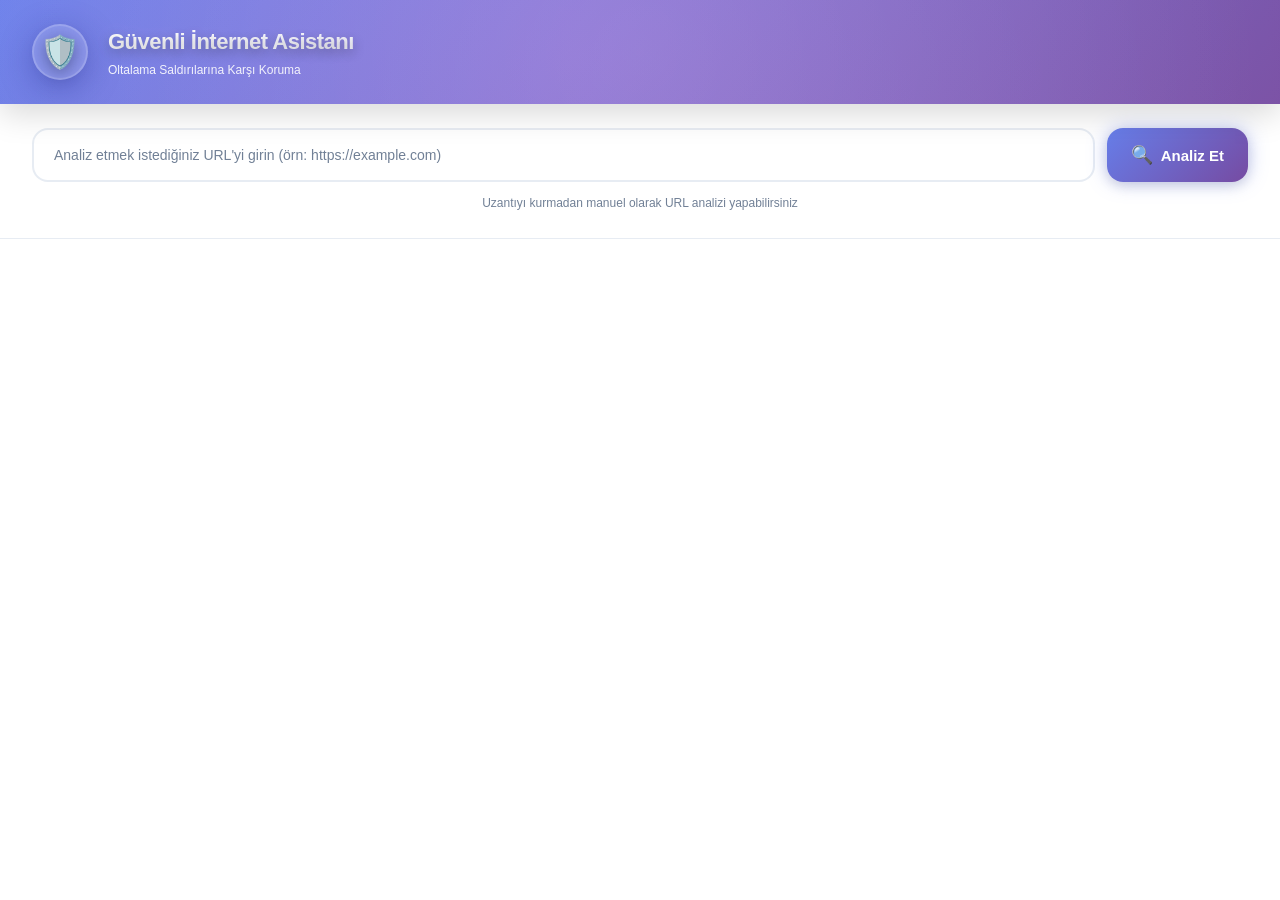
==== site/index.html @ 2bbd574d "Initial commit: Güvenli İnternet Asistanı - Multi-layered AI defense against phishing attacks" ====
<!DOCTYPE html>
<html lang="tr">
<head>
    <meta charset="UTF-8">
    <meta name="viewport" content="width=device-width, initial-scale=1.0">
    <title>Güvenli İnternet Asistanı - Web Arayüzü</title>
    <link rel="stylesheet" href="style.css">
</head>
<body>
    <div class="app-wrapper">
        <!-- Header -->
        <header class="app-header">
            <div class="header-content">
                <div class="logo-container">
                    <div class="logo-icon">🛡️</div>
                </div>
                <div class="header-text">
                    <h1>Güvenli İnternet Asistanı</h1>
                    <p class="header-subtitle">Oltalama Saldırılarına Karşı Koruma</p>
                </div>
            </div>
        </header>

        <!-- URL Input Section -->
        <section id="input-section" class="input-section">
            <div class="input-container">
                <div class="input-wrapper">
                    <input 
                        type="text" 
                        id="url-input" 
                        class="url-input" 
                        placeholder="Analiz etmek istediğiniz URL'yi girin (örn: https://example.com)"
                        autocomplete="off"
                    >
                    <button id="analyze-button" class="analyze-button">
                        <span class="button-icon">🔍</span>
                        <span>Analiz Et</span>
                    </button>
                </div>
                <p class="input-hint">Uzantıyı kurmadan manuel olarak URL analizi yapabilirsiniz</p>
            </div>
        </section>

        <!-- Loading State -->
        <section id="status" class="status-section" hidden>
            <div class="loading-container">
                <div class="spinner"></div>
                <p class="loading-text">Site analiz ediliyor...</p>
                <p class="loading-subtext">Lütfen bekleyin</p>
            </div>
        </section>
        
        <!-- Results Section -->
        <section id="result" class="result-section" hidden>
            <!-- Score and URL Card -->
            <div class="score-url-card">
                <div class="score-url-header">
                    <div class="score-section">
                        <div class="score-label">Güven Puanı</div>
                        <div class="score-value-container">
                            <span id="score-value" class="score-value">--</span>
                            <span class="score-max">/100</span>
                        </div>
                        <div class="progress-container">
                            <div class="progress-bar">
                                <div id="progress-bar" class="progress-fill"></div>
                            </div>
                        </div>
                    </div>
                    <div class="decision-section">
                        <div class="decision-badge" id="decision-badge">
                            <span id="decision-icon" class="decision-icon">--</span>
                            <span id="decision-text" class="decision-text">--</span>
                        </div>
                    </div>
                </div>
                <div class="url-section">
                    <div class="url-icon">🌐</div>
                    <div class="url-content">
                        <div class="url-label">Analiz Edilen URL</div>
                        <div id="current-url" class="url-text">--</div>
                    </div>
                </div>
            </div>
            
            <!-- Layer Analysis -->
            <div class="layers-section">
                <div class="section-header">
                    <span class="section-icon">📊</span>
                    <h2>Katman Analizi</h2>
                </div>
                <div id="layer-container" class="layers-table"></div>
            </div>
            
            <!-- Details Section -->
            <details class="details-section">
                <summary class="details-summary">
                    <span class="details-icon">📋</span>
                    <span>Detaylı Analiz Raporu</span>
                    <span class="details-arrow">▼</span>
                </summary>
                <div class="details-content">
                    <ul id="details-list" class="details-list"></ul>
                </div>
            </details>
        </section>
        
        <!-- Error Section -->
        <section id="error" class="error-section" hidden>
            <div class="error-container">
                <div class="error-icon">⚠️</div>
                <h2 class="error-title">Analiz Tamamlanamadı</h2>
                <p id="error-message" class="error-message">Bir hata oluştu. Lütfen daha sonra tekrar deneyin.</p>
                <button id="retry-button" class="retry-button">
                    <span class="retry-icon">🔄</span>
                    <span>Tekrar Dene</span>
                </button>
            </div>
        </section>
    </div>
    <script src="app.js"></script>
</body>
</html>
---- site/style.css ----
/* ===== Modern Reset & Base Styles ===== */
* {
    margin: 0;
    padding: 0;
    box-sizing: border-box;
}

:root {
    /* Modern Gradient Paleti */
    --primary-gradient: linear-gradient(135deg, #667eea 0%, #764ba2 50%, #f093fb 100%);
    --primary-gradient-hover: linear-gradient(135deg, #764ba2 0%, #f093fb 50%, #667eea 100%);
    --secondary-gradient: linear-gradient(135deg, #f093fb 0%, #f5576c 100%);
    --success-gradient: linear-gradient(135deg, #11998e 0%, #38ef7d 100%);
    --success-gradient-glow: linear-gradient(135deg, #11998e 0%, #38ef7d 50%, #11998e 100%);
    --warning-gradient: linear-gradient(135deg, #f7971e 0%, #ffd200 100%);
    --danger-gradient: linear-gradient(135deg, #eb3349 0%, #f45c43 100%);
    --dark-gradient: linear-gradient(135deg, #1e3c72 0%, #2a5298 100%);
    
    /* Glassmorphism */
    --glass-bg: rgba(255, 255, 255, 0.1);
    --glass-border: rgba(255, 255, 255, 0.2);
    --glass-shadow: 0 8px 32px 0 rgba(31, 38, 135, 0.37);
    --glass-backdrop: blur(10px);
    
    /* Colors */
    --primary-color: #667eea;
    --primary-color-light: #8b9aff;
    --primary-color-dark: #4c63d2;
    --secondary-color: #764ba2;
    --success-color: #38ef7d;
    --success-color-dark: #11998e;
    --warning-color: #f7971e;
    --danger-color: #eb3349;
    
    /* Backgrounds */
    --bg-primary: #ffffff;
    --bg-secondary: linear-gradient(135deg, #f5f7fa 0%, #c3cfe2 100%);
    --bg-tertiary: #f0f4f8;
    --bg-dark: #1a202c;
    
    /* Text */
    --text-primary: #1a202c;
    --text-secondary: #4a5568;
    --text-tertiary: #718096;
    --text-white: #ffffff;
    
    /* Borders */
    --border-color: rgba(226, 232, 240, 0.8);
    --border-glow: rgba(102, 126, 234, 0.3);
    
    /* Shadows - Enhanced */
    --shadow-sm: 0 2px 4px rgba(0, 0, 0, 0.05);
    --shadow-md: 0 4px 12px rgba(0, 0, 0, 0.1);
    --shadow-lg: 0 10px 30px rgba(0, 0, 0, 0.15);
    --shadow-xl: 0 20px 40px rgba(0, 0, 0, 0.2);
    --shadow-glow: 0 0 20px rgba(102, 126, 234, 0.4);
    --shadow-glow-success: 0 0 20px rgba(56, 239, 125, 0.4);
    --shadow-glow-danger: 0 0 20px rgba(235, 51, 73, 0.4);
    
    /* Radius */
    --radius-sm: 10px;
    --radius-md: 16px;
    --radius-lg: 24px;
    --radius-xl: 32px;
    --radius-full: 9999px;
    
    /* Transitions */
    --transition: all 0.4s cubic-bezier(0.4, 0, 0.2, 1);
    --transition-fast: all 0.2s cubic-bezier(0.4, 0, 0.2, 1);
    --transition-slow: all 0.6s cubic-bezier(0.4, 0, 0.2, 1);
}

body {
    font-family: -apple-system, BlinkMacSystemFont, 'Segoe UI', Roboto, 'Helvetica Neue', Arial, sans-serif;
    min-height: 100vh;
    background: var(--bg-secondary);
    background-attachment: fixed;
    color: var(--text-primary);
    line-height: 1.6;
    -webkit-font-smoothing: antialiased;
    -moz-osx-font-smoothing: grayscale;
    padding: 0;
    margin: 0;
    display: flex;
    align-items: stretch;
    justify-content: stretch;
}

body::before {
    content: '';
    position: fixed;
    top: 0;
    left: 0;
    right: 0;
    bottom: 0;
    background: 
        radial-gradient(circle at 20% 50%, rgba(102, 126, 234, 0.1) 0%, transparent 50%),
        radial-gradient(circle at 80% 80%, rgba(118, 75, 162, 0.1) 0%, transparent 50%),
        radial-gradient(circle at 40% 20%, rgba(240, 147, 251, 0.1) 0%, transparent 50%);
    pointer-events: none;
    z-index: 0;
}

.app-wrapper {
    width: 100%;
    max-width: 100%;
    margin: 0;
    display: flex;
    flex-direction: column;
    height: 100vh;
    background: var(--bg-primary);
    box-shadow: none;
    position: relative;
    z-index: 1;
    border-radius: 0;
    overflow: hidden;
}

/* ===== Header ===== */
.app-header {
    background: var(--primary-gradient);
    background-size: 200% 200%;
    color: white;
    padding: 24px 32px;
    box-shadow: var(--shadow-lg);
    position: relative;
    overflow: hidden;
    animation: gradientShift 8s ease infinite;
    flex-shrink: 0;
}

@keyframes gradientShift {
    0% { background-position: 0% 50%; }
    50% { background-position: 100% 50%; }
    100% { background-position: 0% 50%; }
}

.app-header::before {
    content: '';
    position: absolute;
    top: -50%;
    right: -50%;
    width: 200%;
    height: 200%;
    background: radial-gradient(circle, rgba(255,255,255,0.15) 0%, transparent 70%);
    animation: pulse 4s ease-in-out infinite;
}

.app-header::after {
    content: '';
    position: absolute;
    bottom: -30%;
    left: -30%;
    width: 150%;
    height: 150%;
    background: radial-gradient(circle, rgba(240, 147, 251, 0.2) 0%, transparent 70%);
    animation: pulse 6s ease-in-out infinite reverse;
}

@keyframes pulse {
    0%, 100% { transform: scale(1) rotate(0deg); opacity: 0.4; }
    50% { transform: scale(1.2) rotate(180deg); opacity: 0.7; }
}

.header-content {
    display: flex;
    align-items: center;
    gap: 20px;
    position: relative;
    z-index: 1;
    max-width: 1400px;
    margin: 0 auto;
}

.logo-container {
    width: 56px;
    height: 56px;
    background: var(--glass-bg);
    border: 2px solid var(--glass-border);
    border-radius: var(--radius-full);
    display: flex;
    align-items: center;
    justify-content: center;
    backdrop-filter: var(--glass-backdrop);
    box-shadow: var(--glass-shadow), inset 0 0 20px rgba(255, 255, 255, 0.1);
    transition: var(--transition);
    animation: logoFloat 3s ease-in-out infinite;
    position: relative;
}

.logo-container::before {
    content: '';
    position: absolute;
    inset: -2px;
    border-radius: var(--radius-full);
    background: linear-gradient(45deg, rgba(255,255,255,0.3), rgba(255,255,255,0.1));
    z-index: -1;
    opacity: 0;
    transition: var(--transition);
}

.logo-container:hover {
    transform: scale(1.1) rotate(5deg);
    box-shadow: var(--shadow-glow), inset 0 0 30px rgba(255, 255, 255, 0.2);
}

.logo-container:hover::before {
    opacity: 1;
}

@keyframes logoFloat {
    0%, 100% { transform: translateY(0px); }
    50% { transform: translateY(-5px); }
}

.logo-icon {
    font-size: 32px;
    filter: drop-shadow(0 4px 8px rgba(0, 0, 0, 0.3));
    animation: iconPulse 2s ease-in-out infinite;
    display: block;
}

@keyframes iconPulse {
    0%, 100% { transform: scale(1); }
    50% { transform: scale(1.05); }
}

.header-text h1 {
    font-size: 22px;
    font-weight: 800;
    margin: 0;
    letter-spacing: -0.5px;
    text-shadow: 0 4px 12px rgba(0, 0, 0, 0.3), 0 0 20px rgba(255, 255, 255, 0.2);
    background: linear-gradient(135deg, #ffffff 0%, rgba(255, 255, 255, 0.9) 100%);
    -webkit-background-clip: text;
    -webkit-text-fill-color: transparent;
    background-clip: text;
    animation: textShine 3s ease-in-out infinite;
}

@keyframes textShine {
    0%, 100% { filter: brightness(1); }
    50% { filter: brightness(1.2); }
}

.header-subtitle {
    font-size: 12px;
    opacity: 0.9;
    margin-top: 2px;
    font-weight: 400;
}

/* ===== Input Section ===== */
.input-section {
    padding: 24px 32px;
    background: var(--bg-primary);
    border-bottom: 1px solid var(--border-color);
    flex-shrink: 0;
}

.input-container {
    max-width: 1400px;
    margin: 0 auto;
}

.input-wrapper {
    display: flex;
    gap: 12px;
    margin-bottom: 12px;
}

.url-input {
    flex: 1;
    padding: 16px 20px;
    border: 2px solid var(--border-color);
    border-radius: var(--radius-md);
    font-size: 14px;
    font-family: inherit;
    color: var(--text-primary);
    background: var(--bg-primary);
    transition: var(--transition);
    outline: none;
}

.url-input:focus {
    border-color: var(--primary-color);
    box-shadow: 0 0 0 3px rgba(102, 126, 234, 0.1);
}

.url-input::placeholder {
    color: var(--text-tertiary);
}

.analyze-button {
    display: flex;
    align-items: center;
    gap: 8px;
    padding: 16px 24px;
    background: var(--primary-gradient);
    background-size: 200% 200%;
    color: white;
    border: none;
    border-radius: var(--radius-md);
    font-size: 15px;
    font-weight: 700;
    cursor: pointer;
    transition: var(--transition);
    box-shadow: var(--shadow-md), var(--shadow-glow);
    white-space: nowrap;
    animation: gradientShift 3s ease infinite;
}

.analyze-button:hover {
    transform: translateY(-2px);
    box-shadow: var(--shadow-lg), var(--shadow-glow);
}

.analyze-button:active {
    transform: translateY(0);
}

.analyze-button:disabled {
    opacity: 0.6;
    cursor: not-allowed;
    transform: none;
}

.button-icon {
    font-size: 18px;
}

.input-hint {
    font-size: 12px;
    color: var(--text-tertiary);
    text-align: center;
    margin: 0;
}

/* ===== Loading State ===== */
.status-section {
    flex: 1;
    display: flex;
    align-items: center;
    justify-content: center;
    padding: 60px 24px;
    min-height: 300px;
    overflow-y: auto;
}

.status-section[hidden] {
    display: none !important;
}

.loading-container {
    text-align: center;
}

.spinner {
    width: 72px;
    height: 72px;
    border: 5px solid rgba(102, 126, 234, 0.1);
    border-top-color: var(--primary-color);
    border-right-color: var(--secondary-color);
    border-radius: 50%;
    animation: spin 1s linear infinite;
    margin: 0 auto 32px;
    box-shadow: var(--shadow-lg), var(--shadow-glow);
    position: relative;
}

.spinner::before {
    content: '';
    position: absolute;
    inset: -5px;
    border: 5px solid transparent;
    border-top-color: var(--primary-color-light);
    border-radius: 50%;
    animation: spin 1.5s linear infinite reverse;
    opacity: 0.5;
}

.spinner::after {
    content: '';
    position: absolute;
    inset: 8px;
    border: 3px solid rgba(102, 126, 234, 0.2);
    border-top-color: var(--primary-color);
    border-radius: 50%;
    animation: spin 0.8s linear infinite;
}

@keyframes spin {
    to { transform: rotate(360deg); }
}

.loading-text {
    font-size: 16px;
    font-weight: 600;
    color: var(--text-primary);
    margin-bottom: 8px;
}

.loading-subtext {
    font-size: 13px;
    color: var(--text-tertiary);
}

/* ===== Results Section ===== */
.result-section {
    padding: 24px 32px;
    display: flex;
    flex-direction: column;
    gap: 16px;
    animation: fadeIn 0.5s ease-in;
    flex: 1;
    overflow-y: auto;
    overflow-x: hidden;
    min-height: 0;
    max-width: 1400px;
    margin: 0 auto;
    width: 100%;
}

.result-section[hidden] {
    display: none !important;
}

@keyframes fadeIn {
    from { opacity: 0; transform: translateY(10px); }
    to { opacity: 1; transform: translateY(0); }
}

/* ===== Score and URL Card ===== */
.score-url-card {
    background: var(--bg-primary);
    border-radius: var(--radius-md);
    padding: 28px 32px;
    box-shadow: var(--shadow-sm);
    border: 1px solid var(--border-color);
    transition: var(--transition);
    position: relative;
    overflow: visible;
    min-height: 250px;
}

.score-url-card:hover {
    box-shadow: var(--shadow-md);
    border-color: var(--border-glow);
}

.score-url-header {
    display: flex;
    align-items: flex-start;
    justify-content: space-between;
    gap: 20px;
    margin-bottom: 24px;
    padding-bottom: 24px;
    border-bottom: 1px solid var(--border-color);
    min-height: 110px;
}

.score-section {
    flex: 1;
    min-width: 0;
}

.decision-section {
    flex-shrink: 0;
    display: flex;
    align-items: center;
}

.url-section {
    display: flex;
    align-items: flex-start;
    gap: 14px;
    padding-top: 12px;
    min-height: 80px;
}

.score-label {
    font-size: 12px;
    font-weight: 600;
    color: var(--text-tertiary);
    text-transform: uppercase;
    letter-spacing: 0.5px;
    margin-bottom: 10px;
    opacity: 0.7;
}

.score-value-container {
    display: flex;
    align-items: baseline;
    gap: 4px;
    flex-wrap: nowrap;
}

.score-value {
    font-size: 42px;
    font-weight: 800;
    color: var(--primary-color);
    line-height: 1.1;
    letter-spacing: -0.5px;
    background: var(--primary-gradient);
    -webkit-background-clip: text;
    -webkit-text-fill-color: transparent;
    background-clip: text;
}

.score-max {
    font-size: 18px;
    color: var(--text-tertiary);
    font-weight: 500;
    opacity: 0.5;
    line-height: 1;
}

.progress-container {
    margin-top: 16px;
}

.progress-bar {
    width: 100%;
    height: 10px;
    background: var(--bg-tertiary);
    border-radius: 5px;
    overflow: hidden;
    box-shadow: inset 0 2px 4px rgba(0, 0, 0, 0.1);
}

.progress-fill {
    height: 100%;
    background: var(--success-gradient);
    background-size: 200% 100%;
    border-radius: var(--radius-full);
    transition: width 1s cubic-bezier(0.4, 0, 0.2, 1);
    box-shadow: var(--shadow-glow-success), inset 0 2px 4px rgba(255, 255, 255, 0.3);
    position: relative;
    overflow: hidden;
    animation: progressGradient 3s ease infinite;
}

@keyframes progressGradient {
    0% { background-position: 0% 50%; }
    50% { background-position: 100% 50%; }
    100% { background-position: 0% 50%; }
}

.progress-fill::before {
    content: '';
    position: absolute;
    top: 0;
    left: 0;
    bottom: 0;
    right: 0;
    background: linear-gradient(90deg, transparent, rgba(255,255,255,0.4), transparent);
    animation: shimmer 2s infinite;
    border-radius: var(--radius-full);
}

.progress-fill::after {
    content: '';
    position: absolute;
    top: -50%;
    left: -50%;
    width: 200%;
    height: 200%;
    background: radial-gradient(circle, rgba(255,255,255,0.3) 0%, transparent 70%);
    animation: progressPulse 2s ease-in-out infinite;
}

@keyframes shimmer {
    0% { transform: translateX(-100%); }
    100% { transform: translateX(100%); }
}

@keyframes progressPulse {
    0%, 100% { transform: scale(1); opacity: 0.5; }
    50% { transform: scale(1.1); opacity: 0.8; }
}

.progress-fill.low {
    background: var(--danger-gradient);
    box-shadow: 0 2px 8px rgba(245, 101, 101, 0.4);
}

.progress-fill.medium {
    background: var(--warning-gradient);
    box-shadow: 0 2px 8px rgba(237, 137, 54, 0.4);
}

.decision-badge {
    display: inline-flex;
    align-items: center;
    gap: 6px;
    padding: 6px 12px;
    border-radius: var(--radius-sm);
    font-weight: 600;
    font-size: 12px;
    transition: var(--transition);
    white-space: nowrap;
}

.decision-badge.safe {
    background: rgba(56, 239, 125, 0.1);
    color: var(--success-color-dark);
    border: 1px solid rgba(56, 239, 125, 0.3);
}

.decision-badge.suspicious {
    background: linear-gradient(135deg, #fff3cd 0%, #ffeaa7 100%);
    color: #856404;
}

.decision-badge.dangerous {
    background: linear-gradient(135deg, #f8d7da 0%, #f5c6cb 100%);
    color: #721c24;
}

.decision-icon {
    font-size: 18px;
}

.url-icon {
    font-size: 20px;
    flex-shrink: 0;
}

.url-content {
    flex: 1;
    min-width: 0;
    width: 100%;
    overflow: visible;
}

.url-card::before {
    content: '';
    position: absolute;
    top: 0;
    left: 0;
    right: 0;
    height: 3px;
    background: var(--primary-gradient);
    background-size: 200% 100%;
    animation: gradientShift 3s ease infinite;
    transform: scaleX(0);
    transition: transform 0.4s;
}

.url-card:hover {
    background: linear-gradient(135deg, rgba(255, 255, 255, 1) 0%, rgba(240, 244, 248, 1) 100%);
    border-color: var(--border-glow);
    box-shadow: var(--shadow-md), var(--shadow-glow);
    transform: translateY(-2px);
}

.url-card:hover::before {
    transform: scaleX(1);
}

.url-label {
    font-size: 11px;
    font-weight: 600;
    color: var(--text-tertiary);
    text-transform: uppercase;
    letter-spacing: 0.5px;
    margin-bottom: 6px;
    flex-shrink: 0;
}

.url-text {
    font-size: 12px;
    color: var(--text-primary);
    word-break: break-all;
    word-wrap: break-word;
    font-weight: 500;
    line-height: 1.6;
    overflow-wrap: anywhere;
    display: block;
    max-width: 100%;
    visibility: visible;
    opacity: 1;
    min-height: 20px;
    white-space: normal;
}

/* ===== Layers Section ===== */
.layers-section {
    margin-top: 8px;
    background: var(--bg-primary);
    border-radius: var(--radius-md);
    padding: 16px 20px;
    border: 1px solid var(--border-color);
    box-shadow: var(--shadow-sm);
}

.section-header {
    display: flex;
    align-items: center;
    gap: 10px;
    margin-bottom: 12px;
    padding-bottom: 10px;
    border-bottom: 2px solid var(--border-color);
}

.section-header h2 {
    font-size: 17px;
    font-weight: 700;
    color: var(--text-primary);
    margin: 0;
}

.section-icon {
    font-size: 20px;
}

/* ===== Layers Table ===== */
.layers-table {
    display: flex;
    flex-direction: column;
    overflow: visible;
}

.layers-table-header {
    display: grid;
    grid-template-columns: 120px 1fr 100px 2fr 80px;
    gap: 12px;
    padding: 10px 12px;
    background: var(--bg-tertiary);
    border-radius: var(--radius-sm);
    font-weight: 700;
    font-size: 11px;
    text-transform: uppercase;
    letter-spacing: 0.5px;
    color: var(--text-secondary);
    border-bottom: 2px solid var(--border-color);
}

.layers-table-row {
    display: grid;
    grid-template-columns: 120px 1fr 100px 2fr 80px;
    gap: 12px;
    padding: 8px 12px;
    border-bottom: 1px solid var(--border-color);
    transition: var(--transition);
    align-items: center;
}

.layers-table-row:hover {
    background: rgba(102, 126, 234, 0.03);
}

.layers-table-row:last-child {
    border-bottom: none;
}

.layers-table-empty {
    padding: 20px;
    text-align: center;
    color: var(--text-tertiary);
    font-size: 12px;
}

.table-col-layer {
    display: flex;
    align-items: center;
    gap: 6px;
    font-size: 12px;
    font-weight: 600;
    color: var(--text-primary);
}

.layer-icon-small {
    font-size: 14px;
}

.table-col-metric {
    font-size: 11px;
    font-weight: 600;
    color: var(--text-primary);
}

.table-col-value {
    font-size: 12px;
    font-weight: 700;
    color: var(--primary-color);
}

.table-col-detail {
    font-size: 10px;
    color: var(--text-secondary);
    line-height: 1.3;
}

.table-col-detail .redirect-chain-container {
    display: block;
    width: 100%;
}

.table-col-detail .redirect-chain-header {
    display: block;
    margin-bottom: 6px;
    font-weight: 600;
    color: var(--text-primary);
}

.table-col-detail .redirect-chain-item {
    display: block;
    margin: 6px 0;
    padding-left: 16px;
    word-break: break-all;
    line-height: 1.5;
}

.table-col-detail .redirect-chain-number {
    display: inline-block;
    margin-right: 6px;
    font-weight: 600;
    color: var(--primary-color);
    min-width: 20px;
}

.table-col-detail .redirect-chain-link {
    color: var(--primary-color);
    text-decoration: underline;
    word-break: break-all;
    display: inline;
}

.table-col-risk {
    display: flex;
    justify-content: flex-end;
}

.risk-badge-small {
    display: inline-block;
    padding: 2px 6px;
    border-radius: var(--radius-sm);
    font-size: 9px;
    font-weight: 600;
    text-transform: uppercase;
    letter-spacing: 0.2px;
}

.risk-badge-small.low {
    background: rgba(56, 239, 125, 0.15);
    color: var(--success-color-dark);
    border: 1px solid rgba(56, 239, 125, 0.3);
}

.risk-badge-small.medium {
    background: rgba(255, 193, 7, 0.15);
    color: #f7971e;
    border: 1px solid rgba(255, 193, 7, 0.3);
}

.risk-badge-small.high {
    background: rgba(235, 51, 73, 0.15);
    color: #eb3349;
    border: 1px solid rgba(235, 51, 73, 0.3);
}

/* Eski layer-card stilleri kaldırıldı - artık tablo kullanılıyor */

.risk-badge.low {
    background: linear-gradient(135deg, #d4edda 0%, #c3e6cb 100%);
    color: #155724;
}

.risk-badge.medium {
    background: linear-gradient(135deg, #fff3cd 0%, #ffeaa7 100%);
    color: #856404;
}

.risk-badge.high {
    background: linear-gradient(135deg, #f8d7da 0%, #f5c6cb 100%);
    color: #721c24;
}

.metrics-container {
    margin-top: 4px;
    display: flex;
    flex-direction: column;
    gap: 1px;
}

.metric-item {
    background: linear-gradient(135deg, rgba(255, 255, 255, 0.8) 0%, rgba(247, 250, 252, 0.8) 100%);
    backdrop-filter: blur(5px);
    padding: 5px 7px;
    margin: 0;
    border-radius: 6px;
    border: 1px solid var(--border-color);
    transition: var(--transition);
    position: relative;
    overflow: hidden;
}

.metric-item::before {
    content: '';
    position: absolute;
    left: 0;
    top: 0;
    bottom: 0;
    width: 3px;
    background: var(--primary-gradient);
    transform: scaleY(0);
    transition: transform 0.3s;
}

.metric-item:hover {
    background: linear-gradient(135deg, rgba(255, 255, 255, 1) 0%, rgba(247, 250, 252, 1) 100%);
    border-color: var(--border-glow);
    box-shadow: var(--shadow-md);
    transform: translateX(6px) translateY(-2px);
}

.metric-item:hover::before {
    transform: scaleY(1);
}

.metric-name {
    font-weight: 600;
    font-size: 10px;
    color: var(--text-primary);
    margin-bottom: 1px;
    display: flex;
    align-items: center;
    gap: 4px;
    line-height: 1.2;
}

.metric-value {
    font-size: 12px;
    color: var(--primary-color);
    font-weight: 700;
    margin-bottom: 1px;
    line-height: 1.2;
}

.metric-detail {
    font-size: 9px;
    color: var(--text-secondary);
    margin-bottom: 0;
    line-height: 1.2;
}

.metric-risk {
    font-size: 8px;
    padding: 1px 5px;
    border-radius: var(--radius-sm);
    display: inline-block;
    font-weight: 600;
    text-transform: uppercase;
    letter-spacing: 0.2px;
    margin-top: 1px;
    line-height: 1.2;
}

.metric-risk.low {
    background: linear-gradient(135deg, #d4edda 0%, #c3e6cb 100%);
    color: #155724;
}

.metric-risk.medium {
    background: linear-gradient(135deg, #fff3cd 0%, #ffeaa7 100%);
    color: #856404;
}

.metric-risk.high {
    background: linear-gradient(135deg, #f8d7da 0%, #f5c6cb 100%);
    color: #721c24;
}

/* ===== Details Section ===== */
.details-section {
    margin-top: 4px;
    border: 1px solid var(--border-color);
    border-radius: var(--radius-sm);
    overflow: hidden;
    background: var(--bg-primary);
}

.details-summary {
    cursor: pointer;
    padding: 8px 12px;
    background: var(--bg-secondary);
    display: flex;
    align-items: center;
    gap: 6px;
    font-weight: 600;
    font-size: 12px;
    color: var(--text-primary);
    transition: var(--transition);
    list-style: none;
    user-select: none;
}

.details-summary::-webkit-details-marker {
    display: none;
}

.details-summary:hover {
    background: var(--bg-tertiary);
}

.details-icon {
    font-size: 18px;
}

.details-arrow {
    margin-left: auto;
    transition: var(--transition);
    font-size: 12px;
}

.details-section[open] .details-arrow {
    transform: rotate(180deg);
}

.details-content {
    padding: 10px 14px;
    background: var(--bg-primary);
}

.details-list {
    list-style: none;
    display: flex;
    flex-direction: column;
    gap: 8px;
}

.details-list li {
    padding: 0;
    margin-bottom: 6px;
    background: rgba(255, 255, 255, 0.6);
    border-radius: var(--radius-sm);
    border-left: 3px solid var(--primary-color);
    transition: var(--transition);
    font-size: 12px;
    line-height: 1.4;
    overflow: hidden;
}

.details-list li:hover {
    background: rgba(255, 255, 255, 0.8);
    transform: translateX(2px);
    box-shadow: var(--shadow-sm);
}

.detail-item {
    display: flex;
    flex-direction: column;
    gap: 4px;
}

.detail-header {
    display: flex;
    align-items: center;
    gap: 6px;
    padding: 8px 10px;
    background: rgba(255, 255, 255, 0.4);
    border-bottom: 1px solid rgba(0, 0, 0, 0.05);
}

.detail-icon {
    font-size: 14px;
    flex-shrink: 0;
}

.detail-layer {
    font-weight: 600;
    color: var(--text-primary);
    flex: 1;
    font-size: 12px;
}

.detail-risk {
    font-size: 10px;
    font-weight: 600;
    padding: 2px 6px;
    border-radius: var(--radius-sm);
    white-space: nowrap;
}

.detail-risk.high {
    background: rgba(235, 51, 73, 0.15);
    color: #eb3349;
    border: 1px solid rgba(235, 51, 73, 0.3);
}

.detail-risk.medium {
    background: rgba(255, 193, 7, 0.15);
    color: #f7971e;
    border: 1px solid rgba(255, 193, 7, 0.3);
}

.detail-risk.low {
    background: rgba(56, 239, 125, 0.15);
    color: var(--success-color-dark);
    border: 1px solid rgba(56, 239, 125, 0.3);
}

.detail-content {
    padding: 8px 10px;
    color: var(--text-secondary);
    line-height: 1.5;
    white-space: pre-wrap;
    word-wrap: break-word;
    font-size: 11px;
}

/* ===== Error Section ===== */
.error-section {
    flex: 1;
    display: flex;
    align-items: center;
    justify-content: center;
    padding: 40px 24px;
    min-height: 300px;
    overflow-y: auto;
}

.error-section[hidden] {
    display: none !important;
}

.error-container {
    text-align: center;
    max-width: 320px;
}

.error-icon {
    font-size: 64px;
    margin-bottom: 16px;
    animation: bounce 2s infinite;
}

@keyframes bounce {
    0%, 100% { transform: translateY(0); }
    50% { transform: translateY(-10px); }
}

.error-title {
    font-size: 20px;
    font-weight: 700;
    color: var(--danger-color);
    margin-bottom: 12px;
}

.error-message {
    font-size: 14px;
    color: var(--text-secondary);
    margin-bottom: 24px;
    line-height: 1.6;
    white-space: pre-line;
    word-wrap: break-word;
    max-width: 100%;
}

.retry-button {
    display: inline-flex;
    align-items: center;
    gap: 10px;
    padding: 16px 32px;
    background: var(--primary-gradient);
    background-size: 200% 200%;
    color: white;
    border: none;
    border-radius: var(--radius-full);
    font-size: 15px;
    font-weight: 700;
    cursor: pointer;
    transition: var(--transition);
    box-shadow: var(--shadow-lg), var(--shadow-glow);
    position: relative;
    overflow: hidden;
    animation: gradientShift 3s ease infinite;
}

.retry-button::before {
    content: '';
    position: absolute;
    top: 50%;
    left: 50%;
    width: 0;
    height: 0;
    border-radius: 50%;
    background: rgba(255, 255, 255, 0.3);
    transform: translate(-50%, -50%);
    transition: width 0.6s, height 0.6s;
}

.retry-button:hover {
    transform: translateY(-4px) scale(1.05);
    box-shadow: var(--shadow-xl), var(--shadow-glow), 0 0 30px rgba(102, 126, 234, 0.6);
}

.retry-button:hover::before {
    width: 300px;
    height: 300px;
}

.retry-button:active {
    transform: translateY(-2px) scale(1.02);
}

.retry-icon {
    font-size: 16px;
    animation: spin 2s linear infinite;
}

/* ===== Responsive Design ===== */
@media (max-width: 1200px) {
    .layers-grid {
        grid-template-columns: repeat(2, 1fr);
    }
    
    .header-content,
    .input-container,
    .result-section {
        max-width: 100%;
        padding-left: 32px;
        padding-right: 32px;
    }
}

@media (max-width: 768px) {
    .app-header {
        padding: 24px 24px;
    }
    
    .input-section {
        padding: 24px;
    }
    
    .result-section {
        padding: 24px;
    }
    
    .layers-grid {
        grid-template-columns: 1fr;
        max-height: 300px;
    }
    
    .input-wrapper {
        flex-direction: column;
    }
    
    .analyze-button {
        width: 100%;
        justify-content: center;
    }
    
    .header-content,
    .input-container,
    .result-section {
        padding-left: 24px;
        padding-right: 24px;
    }
}

@media (max-height: 800px) {
    .layers-grid {
        max-height: 300px;
    }
}

/* ===== Scrollbar Styling ===== */
::-webkit-scrollbar {
    width: 8px;
}

::-webkit-scrollbar-track {
    background: var(--bg-secondary);
}

::-webkit-scrollbar-thumb {
    background: var(--primary-color);
    border-radius: 4px;
}

::-webkit-scrollbar-thumb:hover {
    background: var(--secondary-color);
}
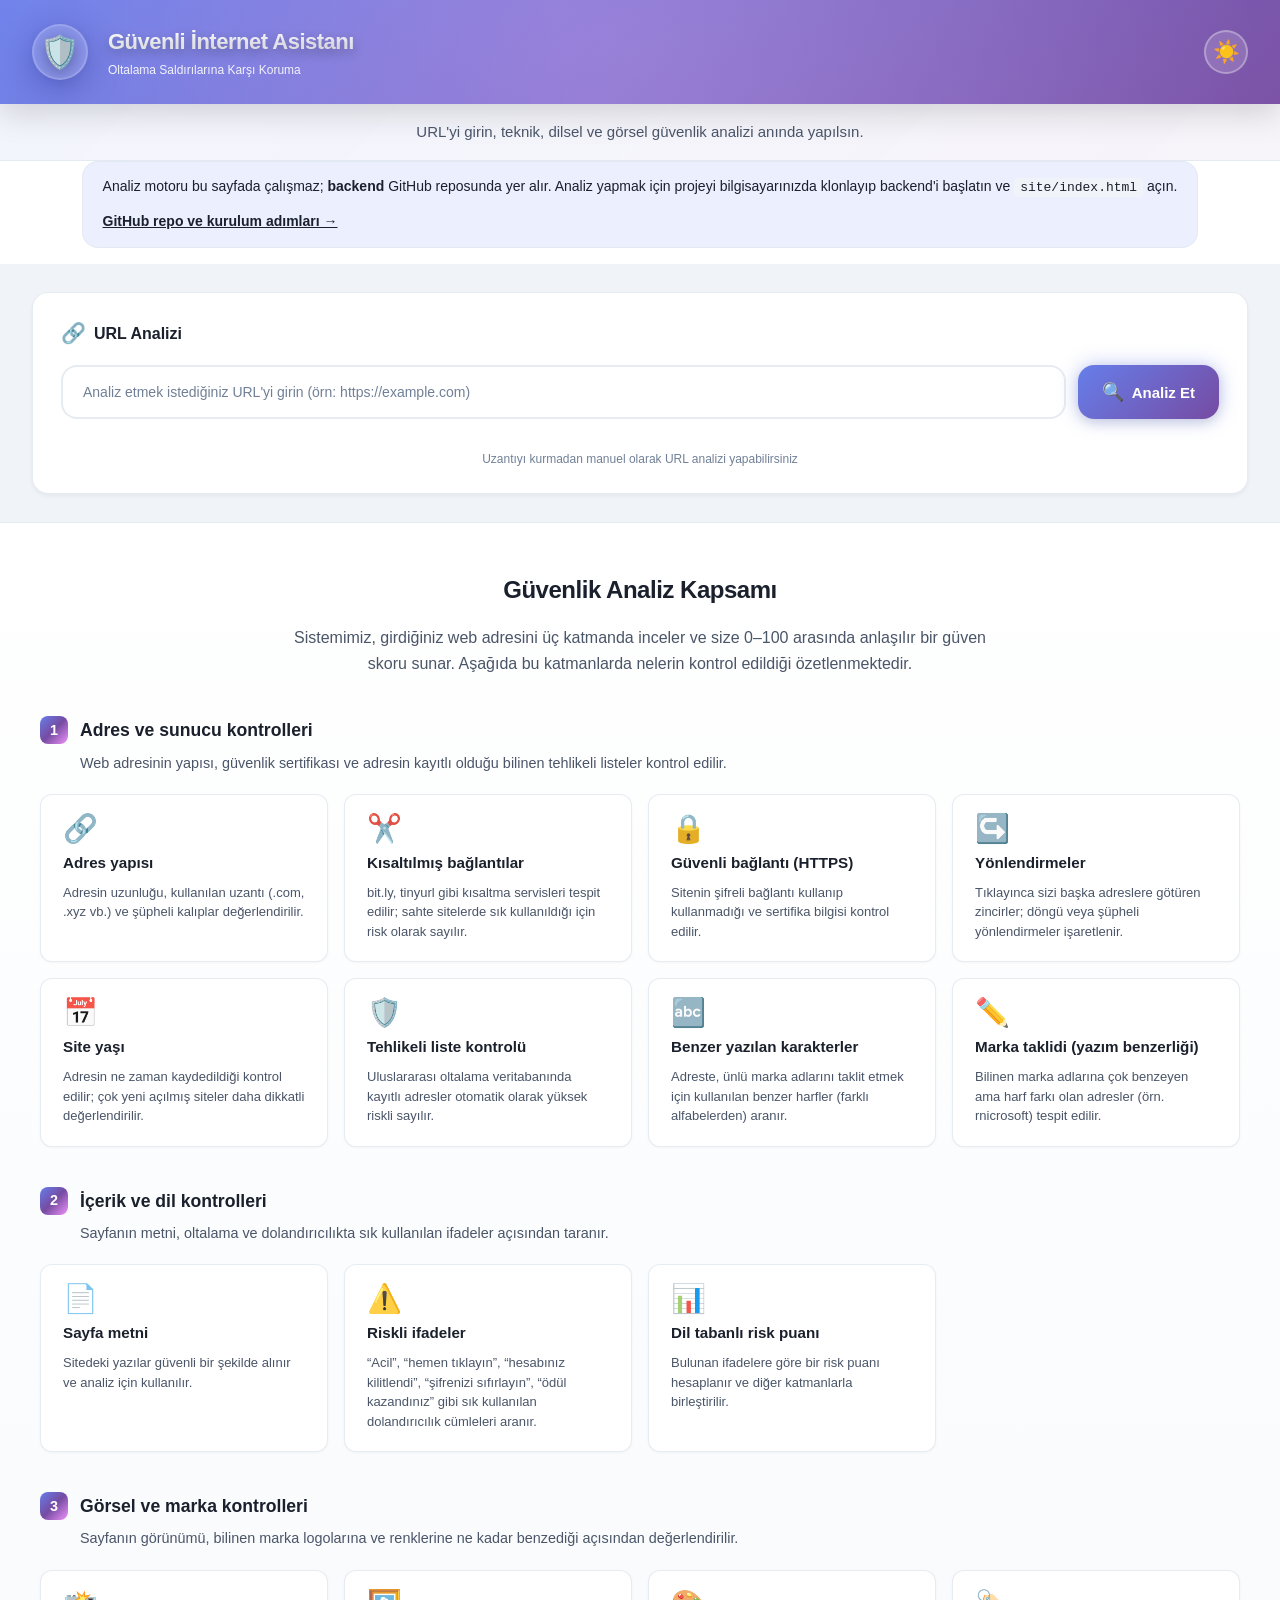
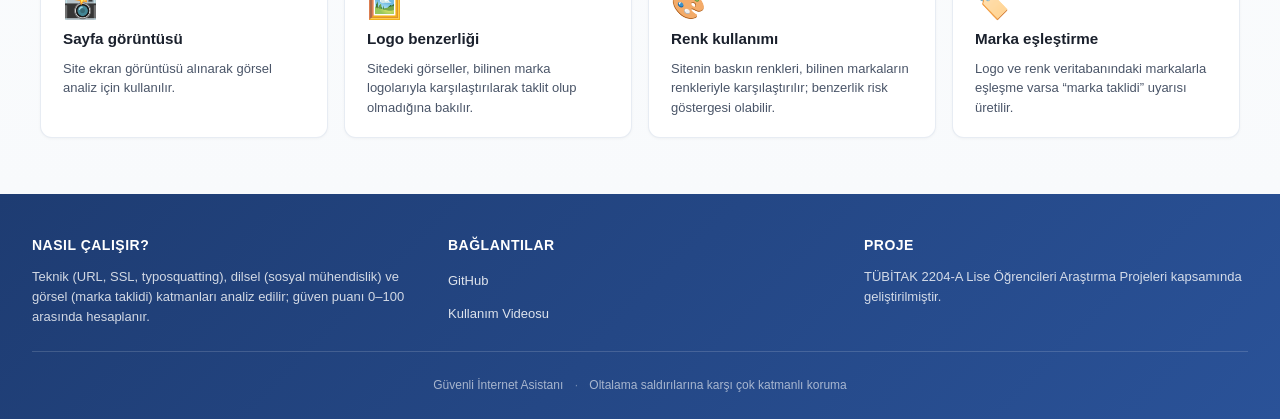
==== commit a1c83bae: "Site ve docs guncellendi: hero, Guvenlik Analizi Kapsami, footer, tema butonu; sync script eklendi C" ====
--- a/site/index.html
+++ b/site/index.html
@@ -4,7 +4,8 @@
     <meta charset="UTF-8">
     <meta name="viewport" content="width=device-width, initial-scale=1.0">
     <title>Güvenli İnternet Asistanı - Web Arayüzü</title>
-    <link rel="stylesheet" href="style.css">
+    <link rel="icon" href="favicon.svg" type="image/svg+xml">
+    <link rel="stylesheet" href="style.css?v=2">
 </head>
 <body>
     <div class="app-wrapper">
@@ -18,30 +19,27 @@
                     <h1>Güvenli İnternet Asistanı</h1>
                     <p class="header-subtitle">Oltalama Saldırılarına Karşı Koruma</p>
                 </div>
+                <button type="button" id="theme-toggle" class="theme-toggle" title="Karanlık / Aydınlık tema" aria-label="Tema değiştir">
+                    <span class="theme-icon theme-icon-sun" aria-hidden="true">☀️</span>
+                    <span class="theme-icon theme-icon-moon" aria-hidden="true">🌙</span>
+                </button>
             </div>
         </header>
 
-        <!-- URL Input Section -->
-        <section id="input-section" class="input-section">
-            <div class="input-container">
-                <div class="input-wrapper">
-                    <input 
-                        type="text" 
-                        id="url-input" 
-                        class="url-input" 
-                        placeholder="Analiz etmek istediğiniz URL'yi girin (örn: https://example.com)"
-                        autocomplete="off"
-                    >
-                    <button id="analyze-button" class="analyze-button">
-                        <span class="button-icon">🔍</span>
-                        <span>Analiz Et</span>
-                    </button>
-                </div>
-                <p class="input-hint">Uzantıyı kurmadan manuel olarak URL analizi yapabilirsiniz</p>
-            </div>
-        </section>
-
-        <!-- Loading State -->
+        <!-- Hero / Tagline -->
+        <section class="hero-section">
+            <p class="hero-tagline">URL'yi girin, teknik, dilsel ve görsel güvenlik analizi anında yapılsın.</p>
+        </section>
+
+        <!-- Yayın sayfasında: Backend repoda, yerel çalıştırma gerekir -->
+        <section id="local-run-banner" class="local-run-banner" hidden>
+            <p class="local-run-text">Analiz motoru bu sayfada çalışmaz; <strong>backend</strong> GitHub reposunda yer alır. Analiz yapmak için projeyi bilgisayarınızda klonlayıp backend'i başlatın ve <code>site/index.html</code> açın.</p>
+            <a id="local-run-repo-link" href="https://github.com/oguzhanbilir/guvenli_internet_asistani#-hızlı-başlangıç" target="_blank" rel="noopener" class="local-run-link">GitHub repo ve kurulum adımları →</a>
+        </section>
+
+        <!-- Main Content (scrollable) -->
+        <main class="main-content">
+        <!-- Loading State (üstte gösterilir) -->
         <section id="status" class="status-section" hidden>
             <div class="loading-container">
                 <div class="spinner"></div>
@@ -49,10 +47,9 @@
                 <p class="loading-subtext">Lütfen bekleyin</p>
             </div>
         </section>
-        
-        <!-- Results Section -->
+
+        <!-- Results Section (üstte gösterilir) -->
         <section id="result" class="result-section" hidden>
-            <!-- Score and URL Card -->
             <div class="score-url-card">
                 <div class="score-url-header">
                     <div class="score-section">
@@ -82,8 +79,6 @@
                     </div>
                 </div>
             </div>
-            
-            <!-- Layer Analysis -->
             <div class="layers-section">
                 <div class="section-header">
                     <span class="section-icon">📊</span>
@@ -91,8 +86,6 @@
                 </div>
                 <div id="layer-container" class="layers-table"></div>
             </div>
-            
-            <!-- Details Section -->
             <details class="details-section">
                 <summary class="details-summary">
                     <span class="details-icon">📋</span>
@@ -104,8 +97,8 @@
                 </div>
             </details>
         </section>
-        
-        <!-- Error Section -->
+
+        <!-- Error Section (üstte gösterilir) -->
         <section id="error" class="error-section" hidden>
             <div class="error-container">
                 <div class="error-icon">⚠️</div>
@@ -117,7 +110,164 @@
                 </button>
             </div>
         </section>
+
+        <!-- URL Input Section (sonuçların altında) -->
+        <section id="input-section" class="input-section">
+            <div class="input-container">
+                <h2 class="section-heading">
+                    <span class="section-heading-icon">🔗</span>
+                    URL Analizi
+                </h2>
+                <div class="input-wrapper">
+                    <input 
+                        type="text" 
+                        id="url-input" 
+                        class="url-input" 
+                        placeholder="Analiz etmek istediğiniz URL'yi girin (örn: https://example.com)"
+                        autocomplete="off"
+                        aria-describedby="url-validation-message"
+                    >
+                    <button id="analyze-button" class="analyze-button">
+                        <span class="button-icon">🔍</span>
+                        <span>Analiz Et</span>
+                    </button>
+                </div>
+                <p id="url-validation-message" class="url-validation-message" role="alert" aria-live="polite"></p>
+                <p class="input-hint">Uzantıyı kurmadan manuel olarak URL analizi yapabilirsiniz</p>
+            </div>
+        </section>
+
+        <!-- Güvenlik Analiz Kapsamı - Kurumsal & anlaşılır -->
+        <section class="features-section">
+            <div class="features-header">
+                <h2 class="features-heading">Güvenlik Analiz Kapsamı</h2>
+                <p class="features-intro">Sistemimiz, girdiğiniz web adresini üç katmanda inceler ve size 0–100 arasında anlaşılır bir güven skoru sunar. Aşağıda bu katmanlarda nelerin kontrol edildiği özetlenmektedir.</p>
+            </div>
+
+            <div class="features-block">
+                <h3 class="features-subhead"><span class="features-subhead-num">1</span> Adres ve sunucu kontrolleri</h3>
+                <p class="features-block-desc">Web adresinin yapısı, güvenlik sertifikası ve adresin kayıtlı olduğu bilinen tehlikeli listeler kontrol edilir.</p>
+                <div class="features-grid">
+                    <div class="feature-card">
+                        <span class="feature-icon" aria-hidden="true">🔗</span>
+                        <h4 class="feature-title">Adres yapısı</h4>
+                        <p class="feature-desc">Adresin uzunluğu, kullanılan uzantı (.com, .xyz vb.) ve şüpheli kalıplar değerlendirilir.</p>
+                    </div>
+                    <div class="feature-card">
+                        <span class="feature-icon" aria-hidden="true">✂️</span>
+                        <h4 class="feature-title">Kısaltılmış bağlantılar</h4>
+                        <p class="feature-desc">bit.ly, tinyurl gibi kısaltma servisleri tespit edilir; sahte sitelerde sık kullanıldığı için risk olarak sayılır.</p>
+                    </div>
+                    <div class="feature-card">
+                        <span class="feature-icon" aria-hidden="true">🔒</span>
+                        <h4 class="feature-title">Güvenli bağlantı (HTTPS)</h4>
+                        <p class="feature-desc">Sitenin şifreli bağlantı kullanıp kullanmadığı ve sertifika bilgisi kontrol edilir.</p>
+                    </div>
+                    <div class="feature-card">
+                        <span class="feature-icon" aria-hidden="true">↪️</span>
+                        <h4 class="feature-title">Yönlendirmeler</h4>
+                        <p class="feature-desc">Tıklayınca sizi başka adreslere götüren zincirler; döngü veya şüpheli yönlendirmeler işaretlenir.</p>
+                    </div>
+                    <div class="feature-card">
+                        <span class="feature-icon" aria-hidden="true">📅</span>
+                        <h4 class="feature-title">Site yaşı</h4>
+                        <p class="feature-desc">Adresin ne zaman kaydedildiği kontrol edilir; çok yeni açılmış siteler daha dikkatli değerlendirilir.</p>
+                    </div>
+                    <div class="feature-card">
+                        <span class="feature-icon" aria-hidden="true">🛡️</span>
+                        <h4 class="feature-title">Tehlikeli liste kontrolü</h4>
+                        <p class="feature-desc">Uluslararası oltalama veritabanında kayıtlı adresler otomatik olarak yüksek riskli sayılır.</p>
+                    </div>
+                    <div class="feature-card">
+                        <span class="feature-icon" aria-hidden="true">🔤</span>
+                        <h4 class="feature-title">Benzer yazılan karakterler</h4>
+                        <p class="feature-desc">Adreste, ünlü marka adlarını taklit etmek için kullanılan benzer harfler (farklı alfabelerden) aranır.</p>
+                    </div>
+                    <div class="feature-card">
+                        <span class="feature-icon" aria-hidden="true">✏️</span>
+                        <h4 class="feature-title">Marka taklidi (yazım benzerliği)</h4>
+                        <p class="feature-desc">Bilinen marka adlarına çok benzeyen ama harf farkı olan adresler (örn. rnicrosoft) tespit edilir.</p>
+                    </div>
+                </div>
+            </div>
+
+            <div class="features-block">
+                <h3 class="features-subhead"><span class="features-subhead-num">2</span> İçerik ve dil kontrolleri</h3>
+                <p class="features-block-desc">Sayfanın metni, oltalama ve dolandırıcılıkta sık kullanılan ifadeler açısından taranır.</p>
+                <div class="features-grid">
+                    <div class="feature-card">
+                        <span class="feature-icon" aria-hidden="true">📄</span>
+                        <h4 class="feature-title">Sayfa metni</h4>
+                        <p class="feature-desc">Sitedeki yazılar güvenli bir şekilde alınır ve analiz için kullanılır.</p>
+                    </div>
+                    <div class="feature-card">
+                        <span class="feature-icon" aria-hidden="true">⚠️</span>
+                        <h4 class="feature-title">Riskli ifadeler</h4>
+                        <p class="feature-desc">“Acil”, “hemen tıklayın”, “hesabınız kilitlendi”, “şifrenizi sıfırlayın”, “ödül kazandınız” gibi sık kullanılan dolandırıcılık cümleleri aranır.</p>
+                    </div>
+                    <div class="feature-card">
+                        <span class="feature-icon" aria-hidden="true">📊</span>
+                        <h4 class="feature-title">Dil tabanlı risk puanı</h4>
+                        <p class="feature-desc">Bulunan ifadelere göre bir risk puanı hesaplanır ve diğer katmanlarla birleştirilir.</p>
+                    </div>
+                </div>
+            </div>
+
+            <div class="features-block">
+                <h3 class="features-subhead"><span class="features-subhead-num">3</span> Görsel ve marka kontrolleri</h3>
+                <p class="features-block-desc">Sayfanın görünümü, bilinen marka logolarına ve renklerine ne kadar benzediği açısından değerlendirilir.</p>
+                <div class="features-grid">
+                    <div class="feature-card">
+                        <span class="feature-icon" aria-hidden="true">📸</span>
+                        <h4 class="feature-title">Sayfa görüntüsü</h4>
+                        <p class="feature-desc">Site ekran görüntüsü alınarak görsel analiz için kullanılır.</p>
+                    </div>
+                    <div class="feature-card">
+                        <span class="feature-icon" aria-hidden="true">🖼️</span>
+                        <h4 class="feature-title">Logo benzerliği</h4>
+                        <p class="feature-desc">Sitedeki görseller, bilinen marka logolarıyla karşılaştırılarak taklit olup olmadığına bakılır.</p>
+                    </div>
+                    <div class="feature-card">
+                        <span class="feature-icon" aria-hidden="true">🎨</span>
+                        <h4 class="feature-title">Renk kullanımı</h4>
+                        <p class="feature-desc">Sitenin baskın renkleri, bilinen markaların renkleriyle karşılaştırılır; benzerlik risk göstergesi olabilir.</p>
+                    </div>
+                    <div class="feature-card">
+                        <span class="feature-icon" aria-hidden="true">🏷️</span>
+                        <h4 class="feature-title">Marka eşleştirme</h4>
+                        <p class="feature-desc">Logo ve renk veritabanındaki markalarla eşleşme varsa “marka taklidi” uyarısı üretilir.</p>
+                    </div>
+                </div>
+            </div>
+        </section>
+        </main>
+
+        <!-- Footer -->
+        <footer class="site-footer">
+            <div class="footer-inner">
+                <div class="footer-block">
+                    <h3 class="footer-title">Nasıl Çalışır?</h3>
+                    <p class="footer-text">Teknik (URL, SSL, typosquatting), dilsel (sosyal mühendislik) ve görsel (marka taklidi) katmanları analiz edilir; güven puanı 0–100 arasında hesaplanır.</p>
+                </div>
+                <div class="footer-block">
+                    <h3 class="footer-title">Bağlantılar</h3>
+                    <ul class="footer-links">
+                        <li><a href="https://github.com/oguzhanbilir/guvenli_internet_asistani" target="_blank" rel="noopener">GitHub</a></li>
+                        <li><a href="https://www.youtube.com/watch?v=nvCZ7ITpVVM" target="_blank" rel="noopener">Kullanım Videosu</a></li>
+                    </ul>
+                </div>
+                <div class="footer-block">
+                    <h3 class="footer-title">Proje</h3>
+                    <p class="footer-text">TÜBİTAK 2204-A Lise Öğrencileri Araştırma Projeleri kapsamında geliştirilmiştir.</p>
+                </div>
+            </div>
+            <div class="footer-bottom">
+                <span>Güvenli İnternet Asistanı</span>
+                <span class="footer-sep">·</span>
+                <span>Oltalama saldırılarına karşı çok katmanlı koruma</span>
+            </div>
+        </footer>
     </div>
-    <script src="app.js"></script>
+    <script src="app.js?v=2"></script>
 </body>
 </html>
--- a/site/style.css
+++ b/site/style.css
@@ -70,6 +70,74 @@
     --transition-slow: all 0.6s cubic-bezier(0.4, 0, 0.2, 1);
 }
 
+/* ===== Karanlık tema ===== */
+html.theme-dark {
+    --bg-primary: #1a202c;
+    --bg-secondary: linear-gradient(135deg, #0f1419 0%, #1a202c 100%);
+    --bg-tertiary: #2d3748;
+    --text-primary: #e2e8f0;
+    --text-secondary: #a0aec0;
+    --text-tertiary: #718096;
+    --border-color: rgba(74, 85, 104, 0.8);
+    --border-glow: rgba(102, 126, 234, 0.4);
+    --shadow-sm: 0 2px 4px rgba(0, 0, 0, 0.3);
+    --shadow-md: 0 4px 12px rgba(0, 0, 0, 0.4);
+    --shadow-lg: 0 10px 30px rgba(0, 0, 0, 0.5);
+}
+
+html.theme-dark body::before {
+    background:
+        radial-gradient(circle at 20% 50%, rgba(102, 126, 234, 0.15) 0%, transparent 50%),
+        radial-gradient(circle at 80% 80%, rgba(118, 75, 162, 0.12) 0%, transparent 50%);
+}
+
+/* Tema değiştir butonu */
+.theme-toggle {
+    margin-left: auto;
+    width: 44px;
+    height: 44px;
+    border: 2px solid rgba(255, 255, 255, 0.3);
+    border-radius: var(--radius-full);
+    background: rgba(255, 255, 255, 0.15);
+    cursor: pointer;
+    display: flex;
+    align-items: center;
+    justify-content: center;
+    transition: var(--transition-fast);
+    flex-shrink: 0;
+}
+.theme-toggle:hover {
+    background: rgba(255, 255, 255, 0.25);
+    border-color: rgba(255, 255, 255, 0.5);
+}
+.theme-icon {
+    font-size: 1.35rem;
+    line-height: 1;
+    position: absolute;
+}
+.theme-icon-moon { display: none; }
+.theme-icon-sun { display: block; }
+html.theme-dark .theme-icon-moon { display: block; }
+html.theme-dark .theme-icon-sun { display: none; }
+
+html.theme-dark .feature-card,
+html.theme-dark .input-container,
+html.theme-dark .score-url-card {
+    background: var(--bg-tertiary);
+    border-color: var(--border-color);
+}
+html.theme-dark .features-section {
+    background: linear-gradient(180deg, var(--bg-primary) 0%, #0f1419 100%);
+}
+html.theme-dark .url-input {
+    background: var(--bg-tertiary);
+    color: var(--text-primary);
+    border-color: var(--border-color);
+}
+html.theme-dark .url-input::placeholder {
+    color: var(--text-tertiary);
+}
+
 body {
     font-family: -apple-system, BlinkMacSystemFont, 'Segoe UI', Roboto, 'Helvetica Neue', Arial, sans-serif;
     min-height: 100vh;
@@ -107,13 +175,12 @@
     margin: 0;
     display: flex;
     flex-direction: column;
-    height: 100vh;
+    min-height: 100vh;
     background: var(--bg-primary);
     box-shadow: none;
     position: relative;
     z-index: 1;
     border-radius: 0;
-    overflow: hidden;
 }
 
 /* ===== Header ===== */
@@ -250,10 +317,60 @@
     font-weight: 400;
 }
 
+/* ===== Hero / Tagline ===== */
+.hero-section {
+    background: linear-gradient(135deg, rgba(102, 126, 234, 0.08) 0%, rgba(118, 75, 162, 0.06) 100%);
+    padding: 16px 32px;
+    border-bottom: 1px solid var(--border-color);
+    flex-shrink: 0;
+}
+.hero-tagline {
+    max-width: 1400px;
+    margin: 0 auto;
+    font-size: 15px;
+    color: var(--text-secondary);
+    font-weight: 500;
+    text-align: center;
+}
+
+.local-run-banner {
+    max-width: 1400px;
+    margin: 0 auto 16px;
+    padding: 14px 20px;
+    background: rgba(102, 126, 234, 0.12);
+    border: 1px solid var(--border-color);
+    border-radius: var(--radius-md);
+    flex-shrink: 0;
+}
+.local-run-banner .local-run-text {
+    margin: 0 0 10px;
+    font-size: 14px;
+    color: var(--text-primary);
+    line-height: 1.5;
+}
+.local-run-banner code {
+    font-size: 13px;
+    padding: 2px 6px;
+    background: var(--bg-tertiary);
+    border-radius: 4px;
+}
+.local-run-banner .local-run-link {
+    font-size: 14px;
+    font-weight: 600;
+    color: var(--primary);
+}
+
+/* ===== Main Content (scrollable) ===== */
+.main-content {
+    flex: 1;
+    display: flex;
+    flex-direction: column;
+}
+
 /* ===== Input Section ===== */
 .input-section {
-    padding: 24px 32px;
-    background: var(--bg-primary);
+    padding: 28px 32px;
+    background: var(--bg-tertiary);
     border-bottom: 1px solid var(--border-color);
     flex-shrink: 0;
 }
@@ -261,6 +378,25 @@
 .input-container {
     max-width: 1400px;
     margin: 0 auto;
+    background: var(--bg-primary);
+    padding: 24px 28px;
+    border-radius: var(--radius-md);
+    box-shadow: var(--shadow-sm);
+    border: 1px solid var(--border-color);
+}
+
+.section-heading {
+    font-size: 16px;
+    font-weight: 700;
+    color: var(--text-primary);
+    margin: 0 0 16px 0;
+    display: flex;
+    align-items: center;
+    gap: 8px;
+}
+
+.section-heading-icon {
+    font-size: 20px;
 }
 
 .input-wrapper {
@@ -329,11 +465,148 @@
     font-size: 18px;
 }
 
+.url-validation-message {
+    font-size: 13px;
+    min-height: 1.4em;
+    margin: 8px 0 0 0;
+    padding: 0;
+}
+.url-validation-message:not(:empty) {
+    color: var(--danger-color);
+    font-weight: 500;
+}
+.url-input.is-invalid {
+    border-color: var(--danger-color);
+    box-shadow: 0 0 0 2px rgba(235, 51, 73, 0.15);
+}
 .input-hint {
     font-size: 12px;
     color: var(--text-tertiary);
     text-align: center;
     margin: 0;
+}
+
+/* ===== Güvenlik Analiz Kapsamı - Kurumsal & modern ===== */
+.features-section {
+    padding: 48px 32px 56px;
+    background: linear-gradient(180deg, var(--bg-primary) 0%, #f8fafc 100%);
+}
+.features-header {
+    max-width: 720px;
+    margin: 0 auto 40px;
+    text-align: center;
+}
+.features-heading {
+    font-size: 1.5rem;
+    font-weight: 700;
+    color: var(--text-primary);
+    margin: 0 0 16px 0;
+    letter-spacing: -0.02em;
+}
+.features-intro {
+    color: var(--text-secondary);
+    font-size: 1rem;
+    line-height: 1.6;
+    margin: 0;
+}
+.features-block {
+    max-width: 1200px;
+    margin: 0 auto 40px;
+}
+.features-block:last-child {
+    margin-bottom: 0;
+}
+.features-subhead {
+    font-size: 1.1rem;
+    font-weight: 700;
+    color: var(--text-primary);
+    margin: 0 0 8px 0;
+    display: flex;
+    align-items: center;
+    gap: 12px;
+}
+.features-subhead-num {
+    display: inline-flex;
+    align-items: center;
+    justify-content: center;
+    width: 28px;
+    height: 28px;
+    background: var(--primary-gradient);
+    color: #fff;
+    border-radius: 8px;
+    font-size: 0.9rem;
+    font-weight: 800;
+}
+.features-block-desc {
+    font-size: 0.9rem;
+    color: var(--text-secondary);
+    line-height: 1.5;
+    margin: 0 0 20px 40px;
+}
+.features-grid {
+    display: grid;
+    grid-template-columns: repeat(auto-fill, minmax(260px, 1fr));
+    gap: 16px;
+}
+.feature-card {
+    background: #fff;
+    border: 1px solid var(--border-color);
+    border-radius: 12px;
+    padding: 20px 22px;
+    transition: box-shadow 0.2s ease, border-color 0.2s ease;
+    display: flex;
+    flex-direction: column;
+    gap: 10px;
+    box-shadow: 0 1px 3px rgba(0, 0, 0, 0.04);
+}
+.feature-card:hover {
+    border-color: rgba(102, 126, 234, 0.25);
+    box-shadow: 0 8px 24px rgba(102, 126, 234, 0.08);
+}
+.feature-icon {
+    font-size: 1.75rem;
+    line-height: 1;
+    display: block;
+    opacity: 0.9;
+}
+.feature-title {
+    font-size: 0.95rem;
+    font-weight: 700;
+    color: var(--text-primary);
+    margin: 0;
+    line-height: 1.3;
+}
+.feature-desc {
+    font-size: 0.8125rem;
+    color: var(--text-secondary);
+    margin: 0;
+    line-height: 1.5;
+}
+
+@media (max-width: 640px) {
+    .features-section {
+        padding: 32px 20px 40px;
+    }
+    .features-header {
+        margin-bottom: 32px;
+    }
+    .features-heading {
+        font-size: 1.25rem;
+    }
+    .features-intro {
+        font-size: 0.9rem;
+    }
+    .features-block-desc {
+        margin-left: 0;
+        margin-bottom: 16px;
+    }
+    .features-grid {
+        grid-template-columns: 1fr;
+        gap: 12px;
+    }
+    .feature-card {
+        padding: 18px;
+    }
 }
 
 /* ===== Loading State ===== */
@@ -1284,3 +1557,92 @@
     background: var(--secondary-color);
 }
 
+/* ===== Footer ===== */
+.site-footer {
+    flex-shrink: 0;
+    background: var(--dark-gradient);
+    color: rgba(255, 255, 255, 0.9);
+    padding: 40px 32px 24px;
+}
+.footer-inner {
+    max-width: 1400px;
+    margin: 0 auto;
+    display: grid;
+    grid-template-columns: repeat(auto-fit, minmax(220px, 1fr));
+    gap: 32px;
+    padding-bottom: 24px;
+    border-bottom: 1px solid rgba(255, 255, 255, 0.15);
+}
+.footer-block {
+    display: flex;
+    flex-direction: column;
+    gap: 10px;
+}
+.footer-title {
+    font-size: 14px;
+    font-weight: 700;
+    text-transform: uppercase;
+    letter-spacing: 0.5px;
+    color: #fff;
+    margin: 0;
+}
+.footer-text {
+    font-size: 13px;
+    line-height: 1.55;
+    color: rgba(255, 255, 255, 0.8);
+    margin: 0;
+}
+.footer-links {
+    list-style: none;
+    margin: 0;
+    padding: 0;
+    display: flex;
+    flex-direction: column;
+    gap: 8px;
+}
+.footer-links a {
+    color: rgba(255, 255, 255, 0.85);
+    text-decoration: none;
+    font-size: 13px;
+    transition: var(--transition-fast);
+}
+.footer-links a:hover {
+    color: #fff;
+    text-decoration: underline;
+}
+.footer-bottom {
+    max-width: 1400px;
+    margin: 24px auto 0;
+    font-size: 12px;
+    color: rgba(255, 255, 255, 0.6);
+    text-align: center;
+}
+.footer-sep {
+    margin: 0 8px;
+    opacity: 0.6;
+}
+
+@media (max-width: 640px) {
+    .hero-section {
+        padding: 12px 20px;
+    }
+    .hero-tagline {
+        font-size: 14px;
+    }
+    .site-footer {
+        padding: 28px 20px 20px;
+    }
+    .footer-inner {
+        grid-template-columns: 1fr;
+        gap: 24px;
+        padding-bottom: 20px;
+    }
+    .footer-bottom {
+        font-size: 11px;
+        display: flex;
+        flex-wrap: wrap;
+        justify-content: center;
+        align-items: center;
+    }
+}
+
